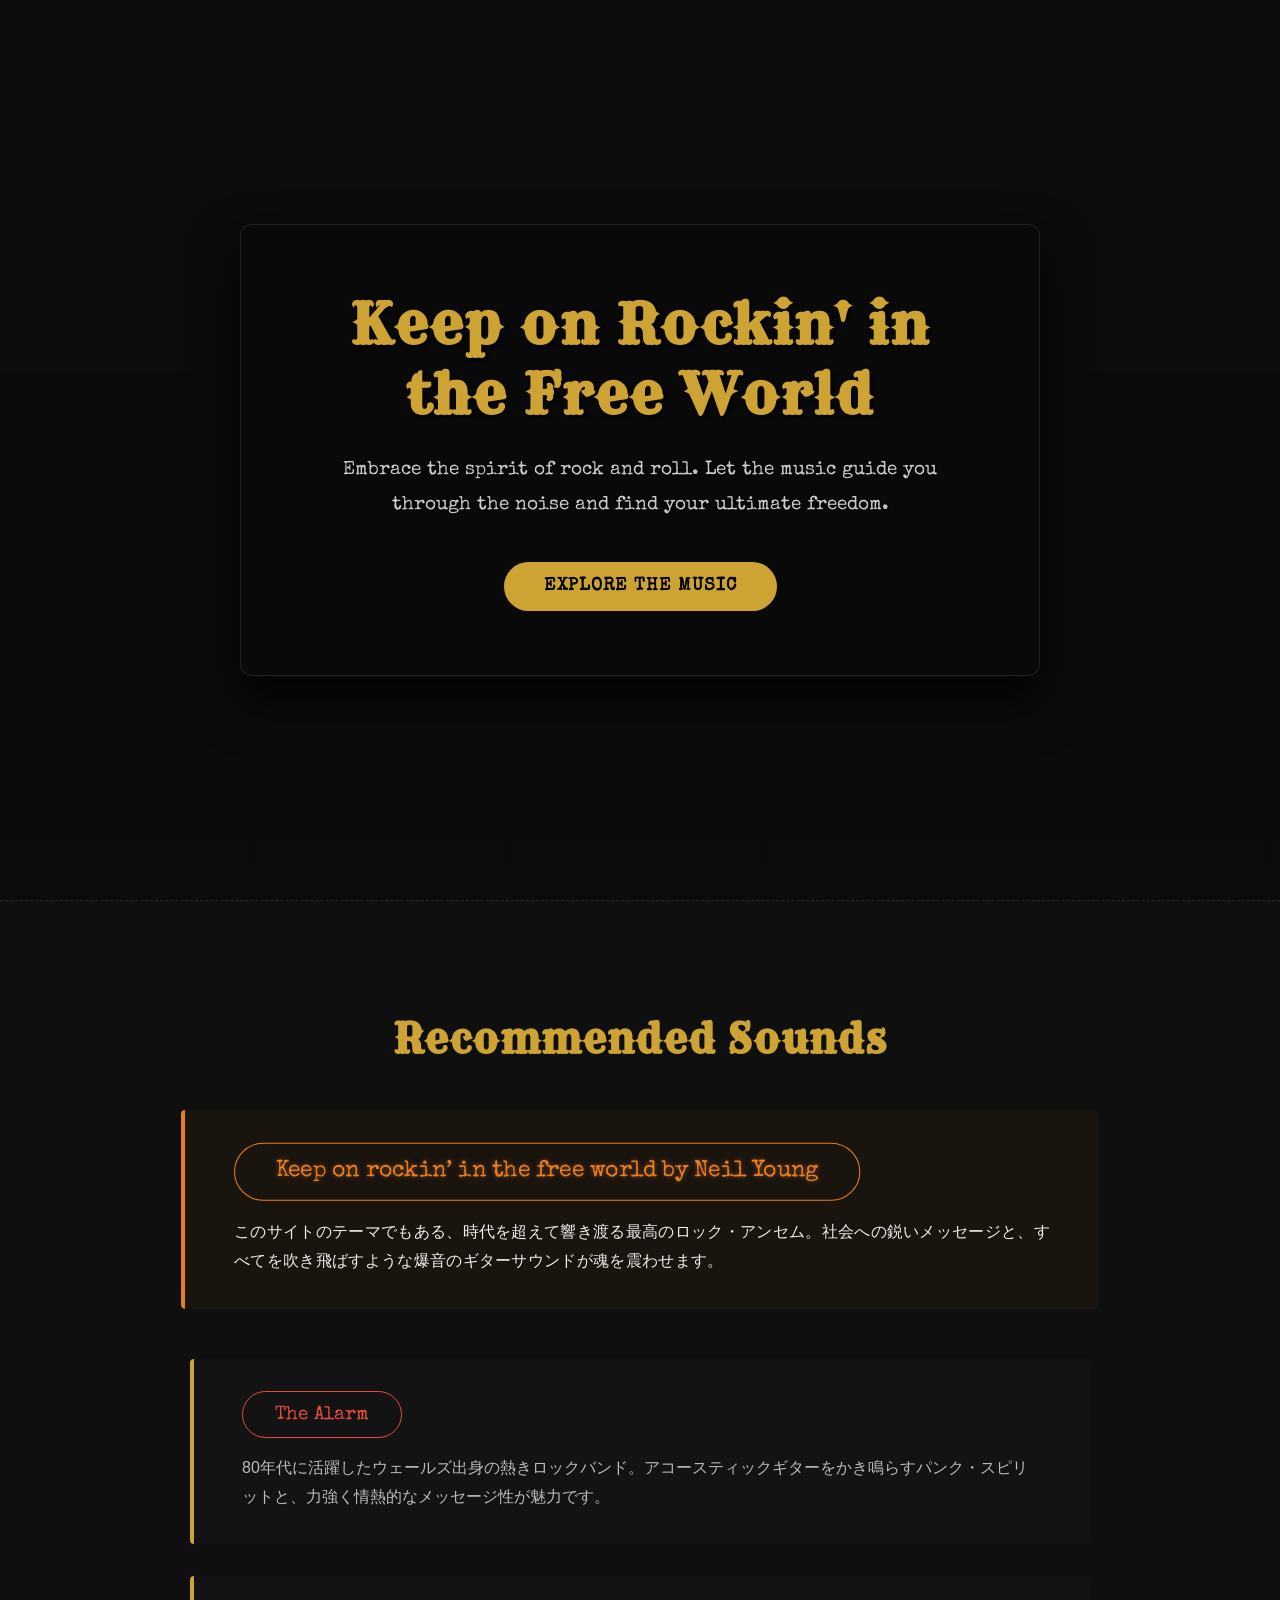
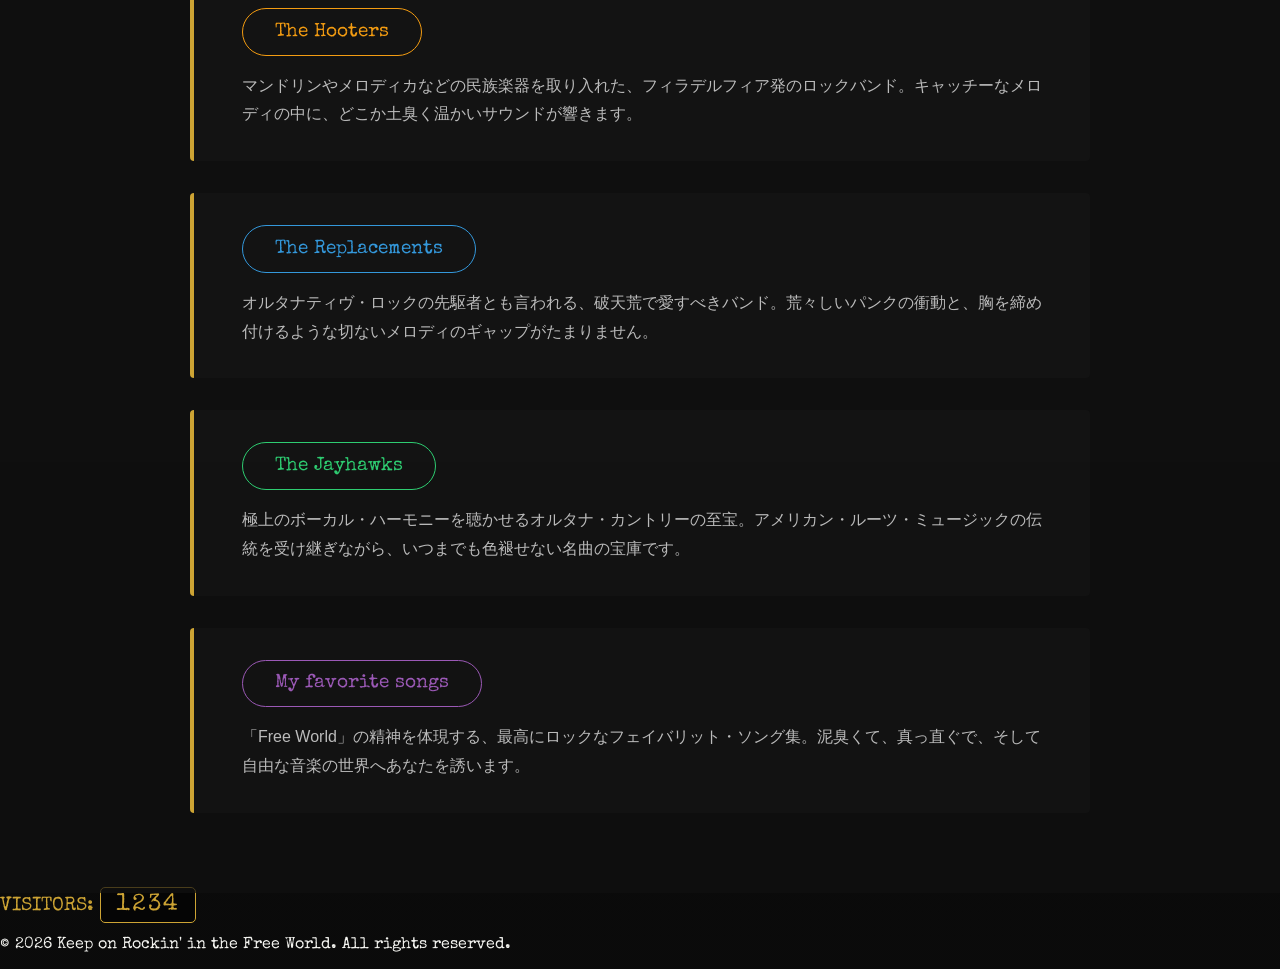
==== index.html @ 216dfc48 "Add files via upload" ====
<!DOCTYPE html>
<html lang="ja">
<head>
    <meta charset="UTF-8">
    <meta name="viewport" content="width=device-width, initial-scale=1.0">
    <title>Keep on Rockin' - Free World</title>
    <link rel="stylesheet" href="style.css">
    <!-- Google Fonts for Vintage/Grunge Typography -->
    <link href="https://fonts.googleapis.com/css2?family=Pacifico&family=Rye&family=Special+Elite&display=swap" rel="stylesheet">
</head>
<body class="fade-in">
    <div class="hero-section fade-in">
        <!-- The actual foreground content of the website -->
        <div class="content">
            <h1>Keep on Rockin' in the Free World</h1>
            <p>Embrace the spirit of rock and roll. Let the music guide you through the noise and find your ultimate freedom.</p>
            <a href="#recommendations" class="btn">Explore the Music</a>
        </div>
    </div>

    <!-- Recommendations Section -->
    <section id="recommendations" class="recommendations">
        <div class="container">
            <h2>Recommended Sounds</h2>
            
            <div class="band-grid fade-in delay-1">
                <!-- Highlighted Feature -->
                <div class="band-card" style="border-left-color: #e67e22; transform: scale(1.02); background: rgba(230, 126, 34, 0.05); margin-bottom: 20px;">
                    <a href="neilyoung.html" class="band-btn neilyoung-btn">Keep on rockin’ in the free world by Neil Young</a>
                    <p style="color: #eee;">このサイトのテーマでもある、時代を超えて響き渡る最高のロック・アンセム。社会への鋭いメッセージと、すべてを吹き飛ばすような爆音のギターサウンドが魂を震わせます。</p>
                </div>

                <div class="band-card fade-in delay-2">
                    <a href="alarm.html" class="band-btn alarm-btn">The Alarm</a>
                    <p>80年代に活躍したウェールズ出身の熱きロックバンド。アコースティックギターをかき鳴らすパンク・スピリットと、力強く情熱的なメッセージ性が魅力です。</p>
                </div>
                
                <div class="band-card">
                    <a href="hooters.html" class="band-btn hooters-btn">The Hooters</a>
                    <p>マンドリンやメロディカなどの民族楽器を取り入れた、フィラデルフィア発のロックバンド。キャッチーなメロディの中に、どこか土臭く温かいサウンドが響きます。</p>
                </div>

                <div class="band-card">
                    <a href="replacements.html" class="band-btn replacements-btn">The Replacements</a>
                    <p>オルタナティヴ・ロックの先駆者とも言われる、破天荒で愛すべきバンド。荒々しいパンクの衝動と、胸を締め付けるような切ないメロディのギャップがたまりません。</p>
                </div>

                <div class="band-card">
                    <a href="jayhawks.html" class="band-btn jayhawks-btn">The Jayhawks</a>
                    <p>極上のボーカル・ハーモニーを聴かせるオルタナ・カントリーの至宝。アメリカン・ルーツ・ミュージックの伝統を受け継ぎながら、いつまでも色褪せない名曲の宝庫です。</p>
                </div>

                <div class="band-card">
                    <a href="favorites.html" class="band-btn favorites-btn">My favorite songs</a>
                    <p>「Free World」の精神を体現する、最高にロックなフェイバリット・ソング集。泥臭くて、真っ直ぐで、そして自由な音楽の世界へあなたを誘います。</p>
                </div>
            </div>
        </div>
    </section>

        <div style="margin-bottom: 20px; font-family: 'Special Elite', monospace; color: var(--accent-color); font-size: 1.2rem;">
            VISITORS: <span id="visitorCount" style="background: rgba(0,0,0,0.5); padding: 5px 15px; border-radius: 5px; border: 1px solid var(--accent-color); font-size: 1.5rem; letter-spacing: 2px;">0000</span>
        </div>
        <p>&copy; 2026 Keep on Rockin' in the Free World. All rights reserved.</p>
    </footer>

    <script>
        // シンプルなローカルアクセスカウンター（ブラウザのStorageを利用）
        document.addEventListener('DOMContentLoaded', () => {
            let count = localStorage.getItem('rockin_visitor_count');
            if (!count) {
                count = 1234; // 初期値（少しそれらしく見えるように設定）
            } else {
                count = parseInt(count) + 1;
            }
            localStorage.setItem('rockin_visitor_count', count);
            
            // 4桁のゼロ埋め表示
            document.getElementById('visitorCount').textContent = count.toString().padStart(4, '0');
        });
    </script>
</body>
</html>
---- style.css ----
:root {
  --bg-color: #121212; /* Dark vintage background like a black T-shirt */
  --text-color: #f4f4f0; /* Off-white for a worn text look */
  --accent-color: #cda434; /* Vintage gold accent */
}

* {
  box-sizing: border-box;
}

body, html {
  margin: 0;
  padding: 0;
  font-family: 'Special Elite', monospace;
  background-color: var(--bg-color);
  color: var(--text-color);
  overflow-x: hidden;
}

body {
  background: linear-gradient(rgba(10, 10, 10, 0.7), rgba(10, 10, 10, 0.85)), 
              url('https://images.unsplash.com/photo-1459749411175-04bf5292ceea?q=80&w=1920&auto=format&fit=crop') no-repeat center center fixed;
  background-size: cover;
}

/* Texture overlay for that "worn t-shirt" feel */
body::before {
  content: "";
  position: fixed;
  top: 0; left: 0; right: 0; bottom: 0;
  background-image: url('https://www.transparenttextures.com/patterns/stardust.png');
  opacity: 0.4;
  pointer-events: none;
  z-index: 100;
}

.hero-section {
  position: relative;
  min-height: 100vh;
  display: flex;
  align-items: center;
  justify-content: center;
  text-align: center;
  padding: 2rem;
  overflow: hidden;
}

/* Foreground Content */
.content {
  position: relative;
  z-index: 10;
  max-width: 800px;
  background: rgba(10, 10, 10, 0.75); /* Darker, slightly more opaque background for readability */
  padding: 4rem;
  border-radius: 12px;
  backdrop-filter: blur(4px);
  border: 1px solid rgba(255, 255, 255, 0.1);
  box-shadow: 0 25px 50px rgba(0,0,0,0.8);
  transition: transform 0.3s ease;
}

.content:hover {
  transform: translateY(-5px);
}

.content h1 {
  font-size: 3.5rem;
  margin-top: 0;
  margin-bottom: 1.5rem;
  font-family: 'Rye', serif;
  color: var(--accent-color);
  text-shadow: 2px 2px 4px rgba(0,0,0,0.8);
  letter-spacing: 2px;
}

.content p {
  font-size: 1.2rem;
  margin-bottom: 2.5rem;
  line-height: 1.8;
  color: #ccc;
  text-shadow: 1px 1px 2px rgba(0,0,0,0.8);
}

.btn {
  display: inline-block;
  padding: 1rem 2.5rem;
  background-color: var(--accent-color);
  color: #000;
  text-decoration: none;
  font-size: 1.1rem;
  font-weight: bold;
  border-radius: 50px;
  transition: all 0.3s ease;
  font-family: 'Special Elite', monospace;
  text-transform: uppercase;
  letter-spacing: 1px;
}

.btn:hover {
  background-color: var(--text-color);
  transform: translateY(-3px) scale(1.05);
  box-shadow: 0 10px 20px rgba(0,0,0,0.4), 0 0 15px rgba(205, 164, 52, 0.4);
}

/* Responsive adjustments */
@media (max-width: 768px) {
  .content {
    padding: 2rem;
  }
  .content h1 {
    font-size: 2.5rem;
  }
  .background-text .block {
    font-size: 20vw;
  }
  .background-text .script {
    font-size: 15vw;
  }
}

/* Recommend Section */
.recommendations {
  position: relative;
  z-index: 10;
  padding: 5rem 2rem;
  background-color: rgba(18, 18, 18, 0.7);
  border-top: 1px dashed rgba(255, 255, 255, 0.1);
}

.recommendations .container {
  max-width: 900px;
  margin: 0 auto;
}

.recommendations h2 {
  font-family: 'Rye', serif;
  font-size: 2.5rem;
  color: var(--accent-color);
  text-align: center;
  margin-bottom: 3rem;
  letter-spacing: 1px;
}

.band-grid {
  display: grid;
  grid-template-columns: 1fr;
  gap: 2rem;
}

.band-card {
  background: rgba(255, 255, 255, 0.02);
  padding: 2rem;
  border-left: 4px solid var(--accent-color);
  border-radius: 4px;
  transition: background 0.3s ease;
}

.band-card:hover {
  background: rgba(255, 255, 255, 0.05);
}

.band-btn {
  display: inline-block;
  padding: 0.8rem 2rem;
  background-color: transparent;
  color: var(--text-color);
  text-decoration: none;
  font-size: 1.2rem;
  font-family: 'Special Elite', monospace;
  border: 1px solid var(--text-color);
  border-radius: 30px;
  transition: all 0.3s ease;
  margin-bottom: 1rem;
}

.band-btn:hover {
  background-color: var(--accent-color);
  color: #000;
  border-color: var(--accent-color);
}

/* Custom button colors */
.band-btn.neilyoung-btn { border-color: #e67e22; color: #e67e22; font-size: 1.4rem; padding: 1rem 2.5rem; text-shadow: 0 0 5px rgba(230, 126, 34, 0.5); }
.band-btn.neilyoung-btn:hover { background-color: #e67e22; color: #fff; box-shadow: 0 0 15px #e67e22; }

.band-btn.alarm-btn { border-color: #e74c3c; color: #e74c3c; }
.band-btn.alarm-btn:hover { background-color: #e74c3c; color: #fff; }

.band-btn.hooters-btn { border-color: #f39c12; color: #f39c12; }
.band-btn.hooters-btn:hover { background-color: #f39c12; color: #121212; }

.band-btn.replacements-btn { border-color: #3498db; color: #3498db; }
.band-btn.replacements-btn:hover { background-color: #3498db; color: #fff; }

.band-btn.jayhawks-btn { border-color: #2ecc71; color: #2ecc71; }
.band-btn.jayhawks-btn:hover { background-color: #2ecc71; color: #121212; }

.band-btn.favorites-btn { border-color: #9b59b6; color: #9b59b6; }
.band-btn.favorites-btn:hover { background-color: #9b59b6; color: #fff; }

/* 日本語テキスト用にフォントを調整 */
.band-card p {
  margin: 0;
  font-size: 1rem;
  line-height: 1.8;
  color: #bbb;
  font-family: 'Helvetica Neue', Arial, 'Hiragino Kaku Gothic ProN', 'Hiragino Sans', Meiryo, sans-serif;
}

@media (min-width: 768px) {
  .band-card {
    padding: 2rem 3rem;
  }
}

/* Animations */
.fade-in {
  opacity: 0;
  animation: fadeIn 0.8s ease-in-out forwards;
}

@keyframes fadeIn {
  from {
    opacity: 0;
    transform: translateY(20px);
  }
  to {
    opacity: 1;
    transform: translateY(0);
  }
}

.delay-1 { animation-delay: 0.2s; }
.delay-2 { animation-delay: 0.4s; }
.delay-3 { animation-delay: 0.6s; }

/* Video Embed Container */
.video-container {
  position: relative;
  width: 100%;
  max-width: 600px;
  margin: 30px auto;
  aspect-ratio: 16 / 9;
  border-radius: 8px;
  overflow: hidden;
  box-shadow: 0 10px 30px rgba(0,0,0,0.5);
}

.video-container iframe {
  position: absolute;
  top: 0;
  left: 0;
  width: 100%;
  height: 100%;
  border: none;
  display: block;
}

/* Footer */
.site-footer {
  text-align: center;
  padding: 3rem 1rem;
  background-color: rgba(8, 8, 8, 0.8);
  color: #666;
  font-family: 'Special Elite', monospace;
  margin-top: auto;
  border-top: 1px dashed rgba(255, 255, 255, 0.1);
  width: 100%;
}

.site-footer p {
  margin: 0;
  font-size: 0.9rem;
}
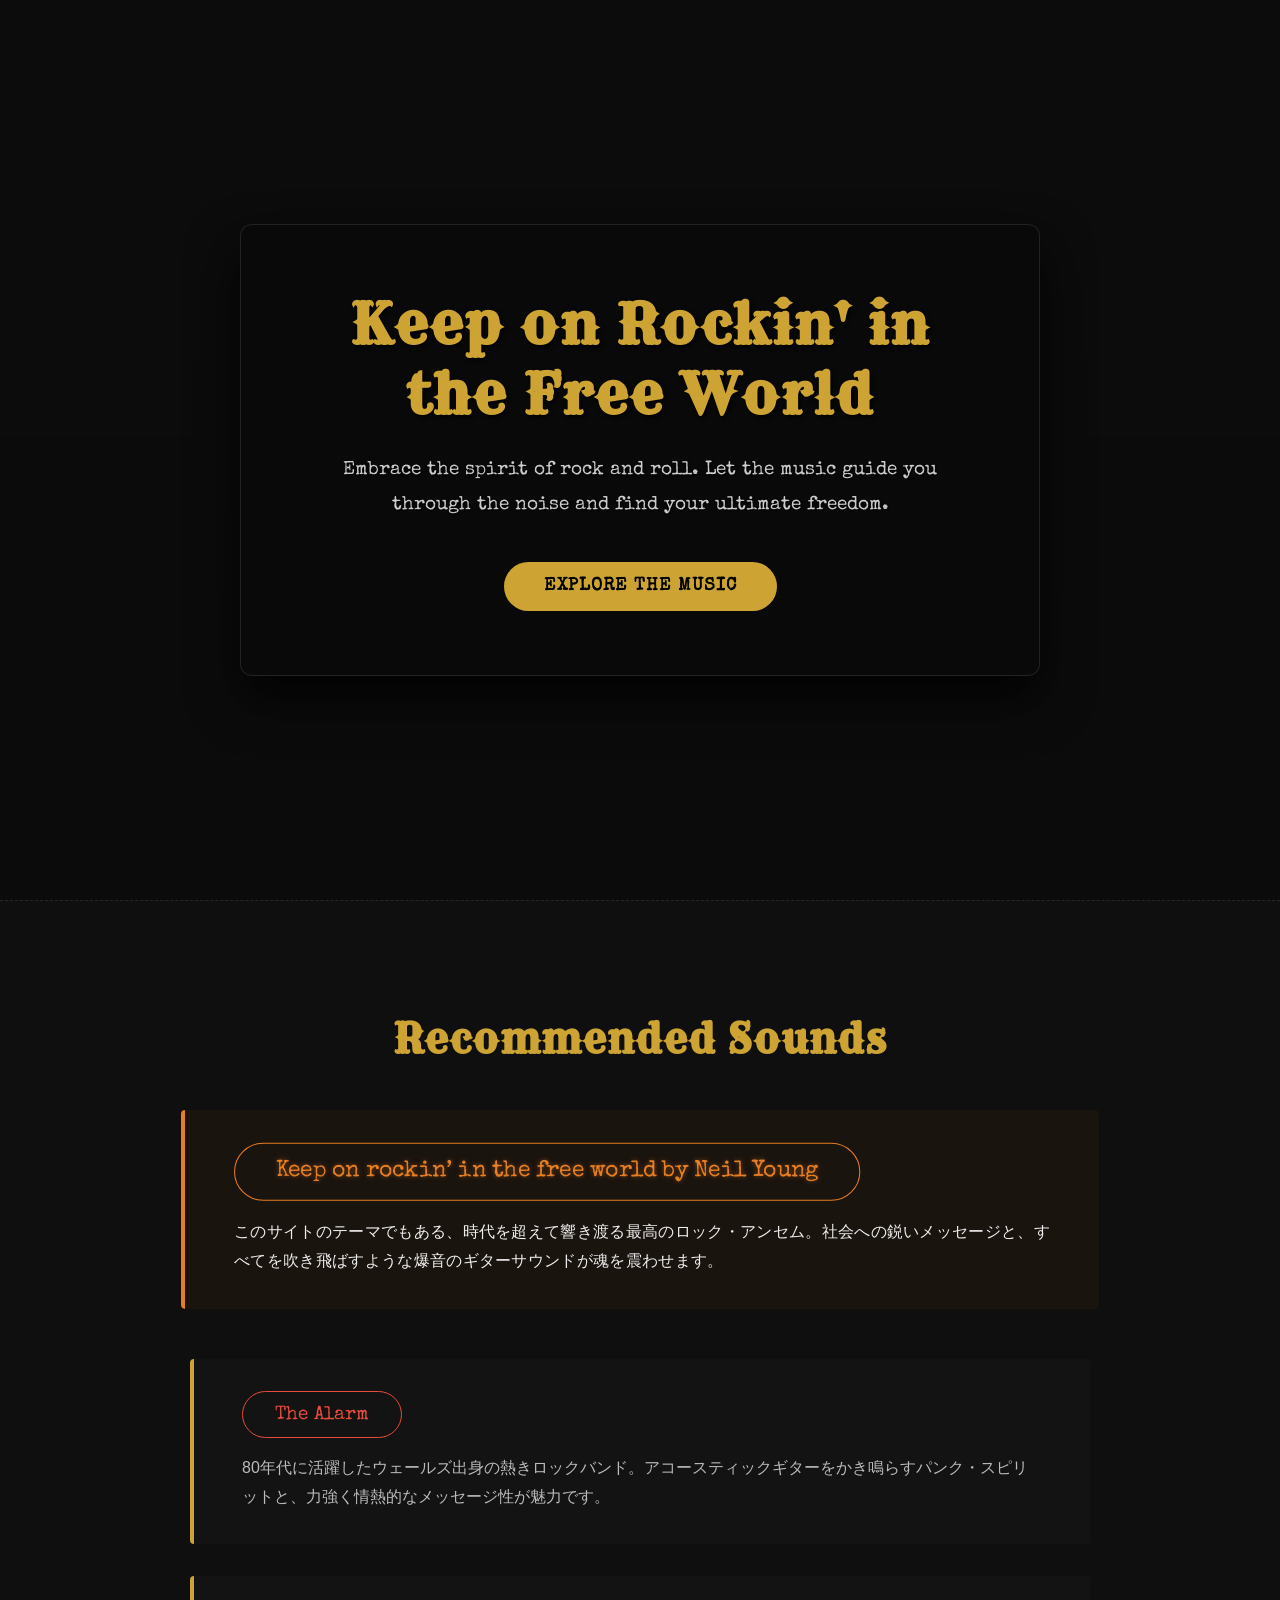
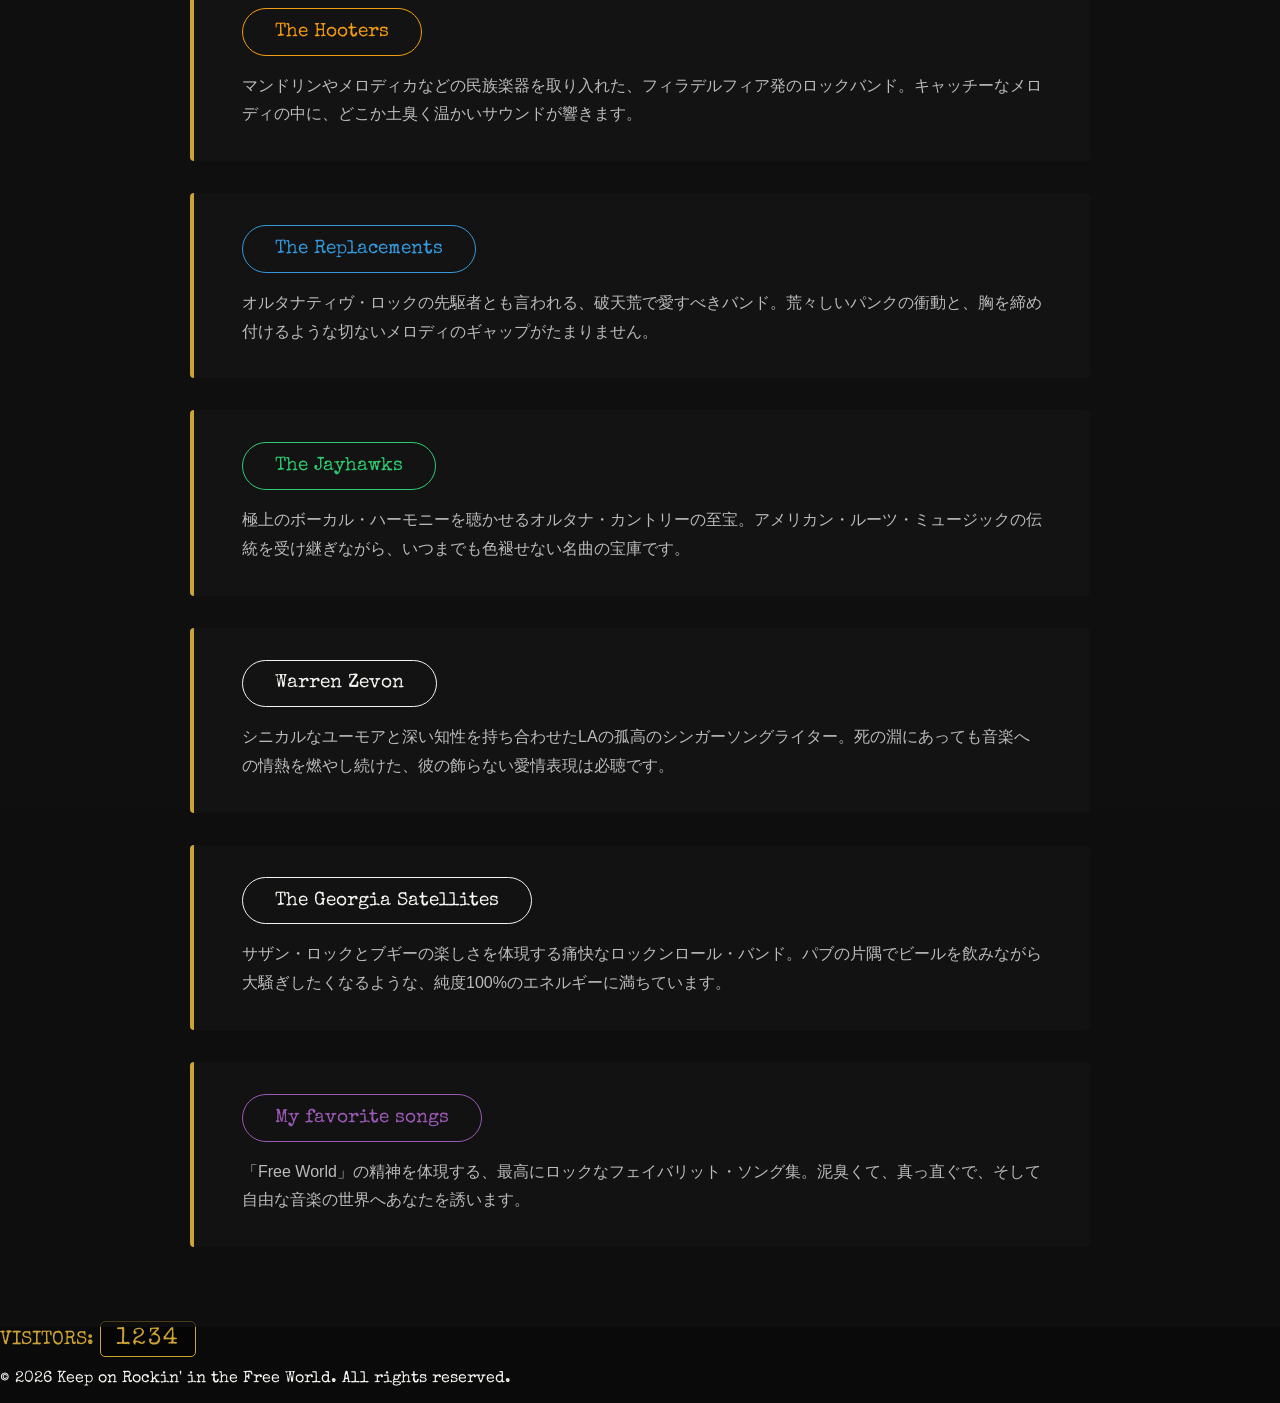
==== commit 8d92d810: "Add files via upload" ====
--- a/index.html
+++ b/index.html
@@ -51,6 +51,16 @@
                 </div>
 
                 <div class="band-card">
+                    <a href="warrenzevon.html" class="band-btn warrenzevon-btn">Warren Zevon</a>
+                    <p>シニカルなユーモアと深い知性を持ち合わせたLAの孤高のシンガーソングライター。死の淵にあっても音楽への情熱を燃やし続けた、彼の飾らない愛情表現は必聴です。</p>
+                </div>
+
+                <div class="band-card">
+                    <a href="georgiasatellites.html" class="band-btn georgiasatellites-btn">The Georgia Satellites</a>
+                    <p>サザン・ロックとブギーの楽しさを体現する痛快なロックンロール・バンド。パブの片隅でビールを飲みながら大騒ぎしたくなるような、純度100%のエネルギーに満ちています。</p>
+                </div>
+
+                <div class="band-card">
                     <a href="favorites.html" class="band-btn favorites-btn">My favorite songs</a>
                     <p>「Free World」の精神を体現する、最高にロックなフェイバリット・ソング集。泥臭くて、真っ直ぐで、そして自由な音楽の世界へあなたを誘います。</p>
                 </div>
